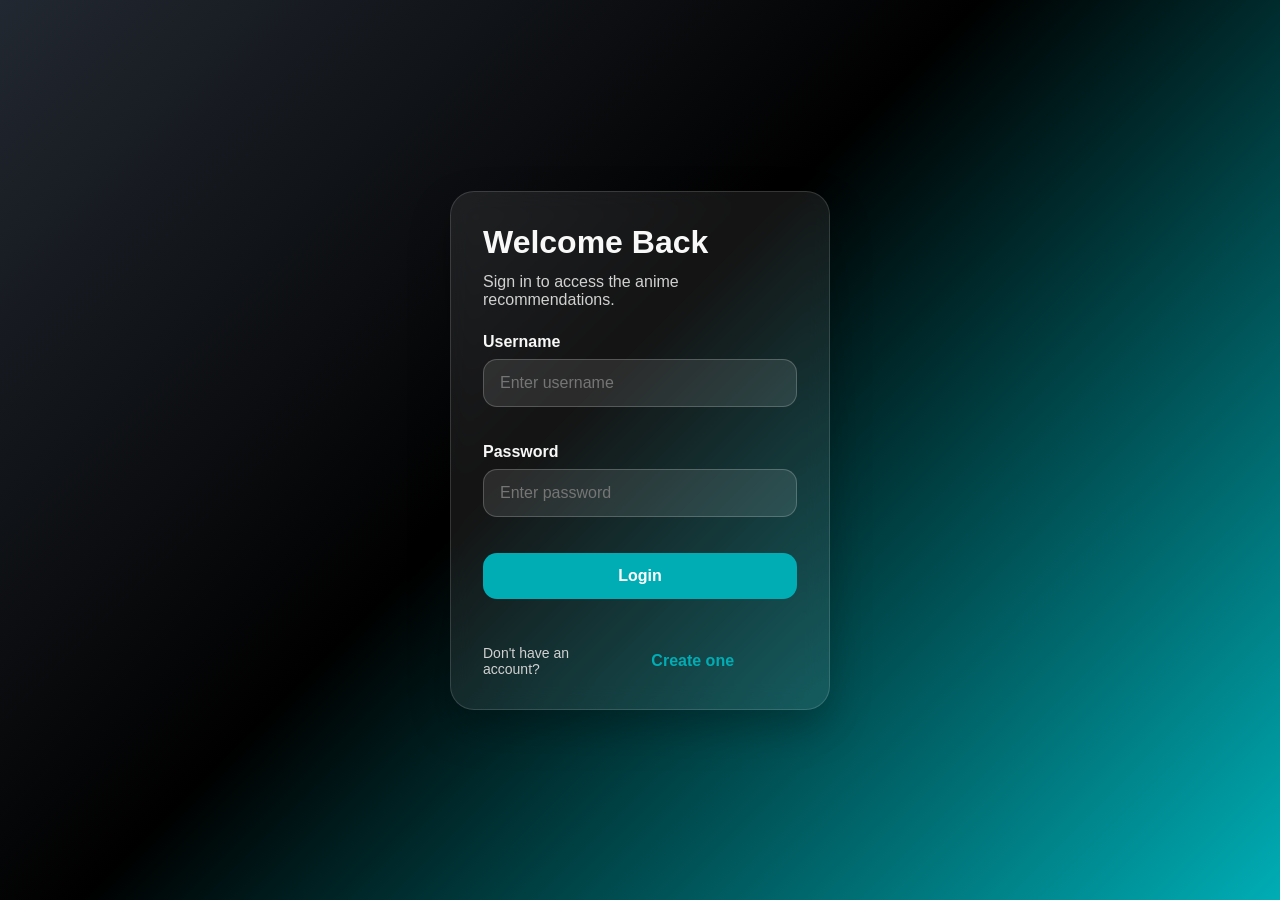
==== index.html @ 1dee2c5d "Rename login.html to index.html" ====
<!DOCTYPE html>
<html lang="en">
<head>
  <meta charset="UTF-8">
  <meta name="viewport" content="width=device-width, initial-scale=1.0">
  <title>AniRecs Login</title>
  <link rel="stylesheet" href="login.css">
</head>
<body>
  <div class="login-wrapper">
    <div class="login-card">
      <h1 id="form-title">Welcome Back</h1>
      <p id="form-description">Sign in to access the anime recommendations.</p>
      <form id="auth-form">
        <div class="form-group">
          <label for="username">Username</label>
          <input id="username" type="text" placeholder="Enter username" required>
        </div>

        <div class="form-group">
          <label for="password">Password</label>
          <input id="password" type="password" placeholder="Enter password" required>
        </div>

        <div class="form-group confirm-password-group hidden">
          <label for="confirm-password">Confirm Password</label>
          <input id="confirm-password" type="password" placeholder="Confirm password">
        </div>

        <button type="submit" id="submit-button">Login</button>
        <p id="error-message" class="error-message"></p>
      </form>
      <div class="auth-switch">
        <span id="switch-text">Don't have an account?</span>
        <button id="switch-mode" type="button">Create one</button>
      </div>
    </div>
  </div>
  <script>
    const authForm = document.getElementById('auth-form');
    const errorMessage = document.getElementById('error-message');
    const formTitle = document.getElementById('form-title');
    const formDescription = document.getElementById('form-description');
    const submitButton = document.getElementById('submit-button');
    const switchText = document.getElementById('switch-text');
    const switchModeButton = document.getElementById('switch-mode');
    const confirmPasswordGroup = document.querySelector('.confirm-password-group');

    let currentMode = 'login';
    const STORAGE_KEY = 'aniRecsAccount';

    function loadAccount() {
      const stored = localStorage.getItem(STORAGE_KEY);
      return stored ? JSON.parse(stored) : null;
    }

    function saveAccount(username, password) {
      localStorage.setItem(STORAGE_KEY, JSON.stringify({ username, password }));
    }

    function setLoggedIn() {
      localStorage.setItem('aniRecsLoggedIn', 'true');
    }

    function updateFormMode() {
      if (currentMode === 'signup') {
        formTitle.textContent = 'Create Your Account';
        formDescription.textContent = 'Set up your account to log in anytime.';
        submitButton.textContent = 'Sign Up';
        switchText.textContent = 'Already have an account?';
        switchModeButton.textContent = 'Login';
        confirmPasswordGroup.classList.remove('hidden');
      } else {
        formTitle.textContent = 'Welcome Back';
        formDescription.textContent = 'Sign in to access the anime recommendations.';
        submitButton.textContent = 'Login';
        switchText.textContent = 'Don\'t have an account?';
        switchModeButton.textContent = 'Create one';
        confirmPasswordGroup.classList.add('hidden');
      }
      errorMessage.textContent = '';
    }

    authForm.addEventListener('submit', event => {
      event.preventDefault();
      const username = document.getElementById('username').value.trim();
      const password = document.getElementById('password').value;
      const confirmPassword = document.getElementById('confirm-password').value;
      const account = loadAccount();

      if (!username || !password) {
        errorMessage.textContent = 'Please fill in both username and password.';
        return;
      }

      if (currentMode === 'signup') {
        if (password.length < 5) {
          errorMessage.textContent = 'Password must be at least 5 characters.';
          return;
        }
        if (password !== confirmPassword) {
          errorMessage.textContent = 'Passwords do not match.';
          return;
        }
        if (account && account.username !== username) {
          errorMessage.textContent = 'An account already exists. Please login.';
          return;
        }
        saveAccount(username, password);
        setLoggedIn();
        window.location.href = 'ANIME.HTML';
      } else {
        if (!account) {
          errorMessage.textContent = 'No account found. Please create one first.';
          return;
        }
        if (username === account.username && password === account.password) {
          setLoggedIn();
          window.location.href = 'ANIME.HTML';
        } else {
          errorMessage.textContent = 'Incorrect username or password. Try again.';
        }
      }
    });

    switchModeButton.addEventListener('click', () => {
      currentMode = currentMode === 'login' ? 'signup' : 'login';
      updateFormMode();
    });

    updateFormMode();
  </script>
</body>
</html>
---- login.css ----
* {
  box-sizing: border-box;
}

body {
  margin: 0;
  min-height: 100vh;
  font-family: 'Segoe UI', Tahoma, Geneva, Verdana, sans-serif;
  display: flex;
  align-items: center;
  justify-content: center;
  background: linear-gradient(135deg, #222831 0%, #000000 45%, #00adb5 100%);
  color: #f8f8f8;
}

.login-wrapper {
  width: 100%;
  max-width: 420px;
  padding: 20px;
}

.login-card {
  background: rgba(255, 255, 255, 0.08);
  border: 1px solid rgba(255, 255, 255, 0.14);
  border-radius: 24px;
  padding: 32px;
  box-shadow: 0 18px 40px rgba(0, 0, 0, 0.25);
  backdrop-filter: blur(12px);
}

.login-card h1 {
  margin: 0 0 12px;
  font-size: 2rem;
}

.login-card p {
  margin: 0 0 24px;
  color: #d1d1d1;
}

.login-card label {
  display: block;
  margin-bottom: 8px;
  font-weight: 600;
}

.login-card input {
  width: 100%;
  padding: 14px 16px;
  margin-bottom: 18px;
  border-radius: 14px;
  border: 1px solid rgba(255, 255, 255, 0.2);
  background: rgba(255, 255, 255, 0.1);
  color: #f8f8f8;
  font-size: 16px;
}


.login-card input:focus {
  outline: none;
  border-color: #00adb5;
  box-shadow: 0 0 0 4px rgba(0, 173, 181, 0.15);
}

.login-card button {
  width: 100%;
  padding: 14px 16px;
  border: none;
  border-radius: 14px;
  background: #00adb5;
  color: #ffffff;
  font-size: 16px;
  font-weight: 700;
  cursor: pointer;
  transition: transform 0.2s ease, background 0.2s ease;
}

.login-card button:hover {
  background: #008c96;
  transform: translateY(-1px);
}

.form-group {
  margin-bottom: 18px;
}

.hidden {
  display: none;
}

.auth-switch {
  margin-top: 18px;
  display: flex;
  justify-content: center;
  gap: 8px;
  color: #d1d1d1;
  font-size: 14px;
}

.auth-switch button {
  border: none;
  background: transparent;
  color: #00adb5;
  cursor: pointer;
  font-weight: 700;
  padding: 0;
}

.auth-switch button:hover {
  text-decoration: underline;
}

.error-message {
  margin-top: 10px;
  color: #ff7f7f;
  min-height: 22px;
}
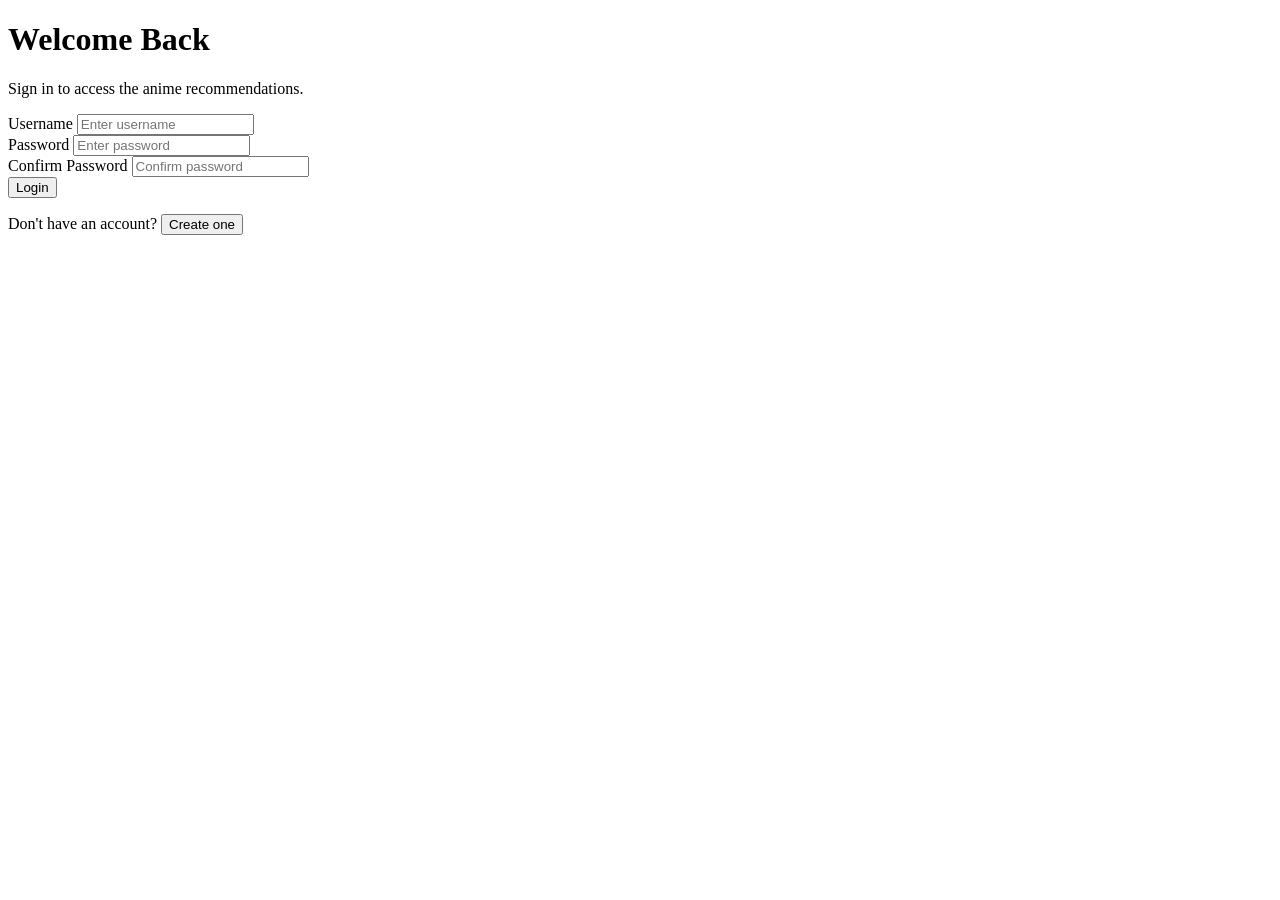
==== commit 9565f007: "Replace login.css with style.css in index.html" ====
--- a/index.html
+++ b/index.html
@@ -4,7 +4,7 @@
   <meta charset="UTF-8">
   <meta name="viewport" content="width=device-width, initial-scale=1.0">
   <title>AniRecs Login</title>
-  <link rel="stylesheet" href="login.css">
+  <link rel="stylesheet" href="style.css">
 </head>
 <body>
   <div class="login-wrapper">
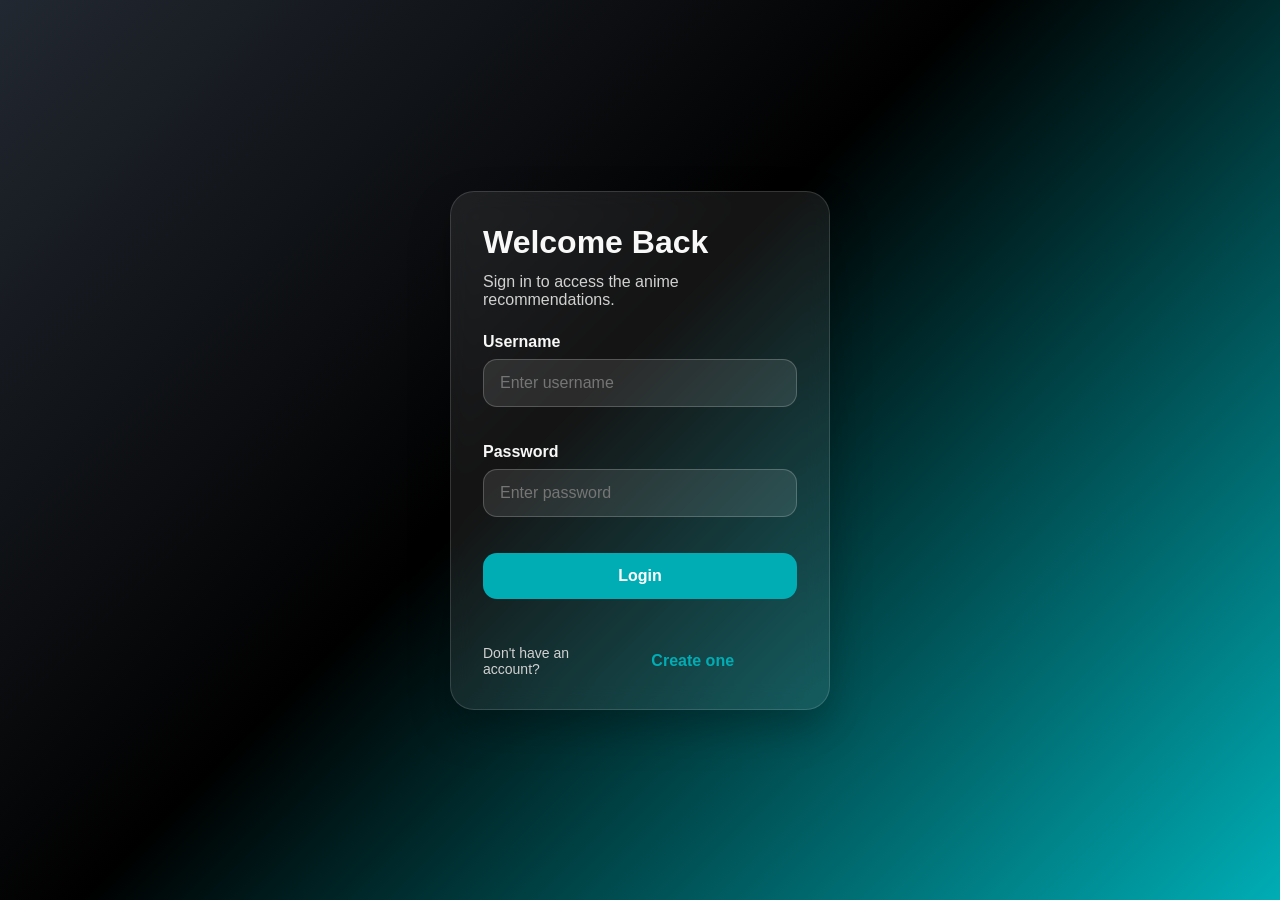
==== commit 7028851c: "Rename anime.html to index.html" ====
--- a/index.html
+++ b/index.html
@@ -3,132 +3,28 @@
 <head>
   <meta charset="UTF-8">
   <meta name="viewport" content="width=device-width, initial-scale=1.0">
-  <title>AniRecs Login</title>
-  <link rel="stylesheet" href="style.css">
+  <title>AniRecs</title>
+  <link rel="stylesheet" href="anime.css">
 </head>
 <body>
-  <div class="login-wrapper">
-    <div class="login-card">
-      <h1 id="form-title">Welcome Back</h1>
-      <p id="form-description">Sign in to access the anime recommendations.</p>
-      <form id="auth-form">
-        <div class="form-group">
-          <label for="username">Username</label>
-          <input id="username" type="text" placeholder="Enter username" required>
-        </div>
-
-        <div class="form-group">
-          <label for="password">Password</label>
-          <input id="password" type="password" placeholder="Enter password" required>
-        </div>
-
-        <div class="form-group confirm-password-group hidden">
-          <label for="confirm-password">Confirm Password</label>
-          <input id="confirm-password" type="password" placeholder="Confirm password">
-        </div>
-
-        <button type="submit" id="submit-button">Login</button>
-        <p id="error-message" class="error-message"></p>
-      </form>
-      <div class="auth-switch">
-        <span id="switch-text">Don't have an account?</span>
-        <button id="switch-mode" type="button">Create one</button>
-      </div>
+  <header>
+    <h1>AniRecs</h1>
+    <div class="header-actions">
+      <input type="text" id="search" placeholder="Search anime">
+      <button id="theme-toggle" class="theme-toggle" type="button" aria-label="Toggle dark mode">🌙</button>
     </div>
-  </div>
+    <nav aria-label="Genre navigation">
+      <div id="genre-buttons"></div>
+    </nav>
+  </header>
+  <main>
+    <div id="anime-container"></div>
+  </main>
   <script>
-    const authForm = document.getElementById('auth-form');
-    const errorMessage = document.getElementById('error-message');
-    const formTitle = document.getElementById('form-title');
-    const formDescription = document.getElementById('form-description');
-    const submitButton = document.getElementById('submit-button');
-    const switchText = document.getElementById('switch-text');
-    const switchModeButton = document.getElementById('switch-mode');
-    const confirmPasswordGroup = document.querySelector('.confirm-password-group');
-
-    let currentMode = 'login';
-    const STORAGE_KEY = 'aniRecsAccount';
-
-    function loadAccount() {
-      const stored = localStorage.getItem(STORAGE_KEY);
-      return stored ? JSON.parse(stored) : null;
+    if (localStorage.getItem('aniRecsLoggedIn') !== 'true') {
+      window.location.href = 'login.html';
     }
-
-    function saveAccount(username, password) {
-      localStorage.setItem(STORAGE_KEY, JSON.stringify({ username, password }));
-    }
-
-    function setLoggedIn() {
-      localStorage.setItem('aniRecsLoggedIn', 'true');
-    }
-
-    function updateFormMode() {
-      if (currentMode === 'signup') {
-        formTitle.textContent = 'Create Your Account';
-        formDescription.textContent = 'Set up your account to log in anytime.';
-        submitButton.textContent = 'Sign Up';
-        switchText.textContent = 'Already have an account?';
-        switchModeButton.textContent = 'Login';
-        confirmPasswordGroup.classList.remove('hidden');
-      } else {
-        formTitle.textContent = 'Welcome Back';
-        formDescription.textContent = 'Sign in to access the anime recommendations.';
-        submitButton.textContent = 'Login';
-        switchText.textContent = 'Don\'t have an account?';
-        switchModeButton.textContent = 'Create one';
-        confirmPasswordGroup.classList.add('hidden');
-      }
-      errorMessage.textContent = '';
-    }
-
-    authForm.addEventListener('submit', event => {
-      event.preventDefault();
-      const username = document.getElementById('username').value.trim();
-      const password = document.getElementById('password').value;
-      const confirmPassword = document.getElementById('confirm-password').value;
-      const account = loadAccount();
-
-      if (!username || !password) {
-        errorMessage.textContent = 'Please fill in both username and password.';
-        return;
-      }
-
-      if (currentMode === 'signup') {
-        if (password.length < 5) {
-          errorMessage.textContent = 'Password must be at least 5 characters.';
-          return;
-        }
-        if (password !== confirmPassword) {
-          errorMessage.textContent = 'Passwords do not match.';
-          return;
-        }
-        if (account && account.username !== username) {
-          errorMessage.textContent = 'An account already exists. Please login.';
-          return;
-        }
-        saveAccount(username, password);
-        setLoggedIn();
-        window.location.href = 'ANIME.HTML';
-      } else {
-        if (!account) {
-          errorMessage.textContent = 'No account found. Please create one first.';
-          return;
-        }
-        if (username === account.username && password === account.password) {
-          setLoggedIn();
-          window.location.href = 'ANIME.HTML';
-        } else {
-          errorMessage.textContent = 'Incorrect username or password. Try again.';
-        }
-      }
-    });
-
-    switchModeButton.addEventListener('click', () => {
-      currentMode = currentMode === 'login' ? 'signup' : 'login';
-      updateFormMode();
-    });
-
-    updateFormMode();
   </script>
+  <script src="script.js"></script>
 </body>
 </html>
--- a/anime.css
+++ b/anime.css
@@ -0,0 +1,222 @@
+:root {
+        --bg: #ffffff;
+        --text: #1a1a1a;
+        --header-bg: linear-gradient(135deg, #ff6b6b 0%, #f7d794 25%, #6a89cc 50%, #38ada9 75%, #e55039 100%);
+        --header-text: #ffffff;
+        --input-bg: #ffffff;
+        --input-text: #1a1a1a;
+        --input-shadow: rgba(0, 0, 0, 0.1);
+        --panel-bg: rgba(255, 255, 255, 0.12);
+        --panel-border: rgba(255, 255, 255, 0.18);
+        --button-bg: #f0f0f0;
+        --button-text: #333;
+        --button-border: #ddd;
+        --button-hover-bg: #e8e8e8;
+        --button-hover-border: #999;
+        --active-bg: linear-gradient(135deg, #667eea 0%, #764ba2 100%);
+        --card-bg: #ececec;
+        --card-border: #d4d4d4;
+        --card-shadow: rgba(0, 0, 0, 0.08);
+        --rating-bg: rgba(102, 126, 234, 0.9);
+        --rating-text: #ffffff;
+      }
+      @keyframes headerGradient {
+        0% {
+          background-position: 0% 50%;
+        }
+        50% {
+          background-position: 100% 50%;
+        }
+        100% {
+          background-position: 0% 50%;
+        }
+      }
+      [data-theme="dark"] {
+        --bg: #11131a;
+        --text: #f1f3f8;
+        --header-bg: linear-gradient(135deg, #0f172a 0%, #1e293b 35%, #334155 70%, #0f172a 100%);
+        --header-text: #f8f8ff;
+        --input-bg: #1f2433;
+        --input-text: #f8f8ff;
+        --input-shadow: rgba(0, 0, 0, 0.4);
+        --panel-bg: rgba(255, 255, 255, 0.08);
+        --panel-border: rgba(255, 255, 255, 0.08);
+        --button-bg: #2a3145;
+        --button-text: #f8f8ff;
+        --button-border: #3a435c;
+        --button-hover-bg: #353f5b;
+        --button-hover-border: #5a6a9a;
+        --active-bg: linear-gradient(135deg, #4b6cc1 0%, #5b4995 100%);
+        --card-bg: #2e3239;
+        --card-border: #464d57;
+        --card-shadow: rgba(0, 0, 0, 0.35);
+        --rating-bg: rgba(80, 180, 120, 0.95);
+        --rating-text: #ffffff;
+      }
+      body {
+        margin: 0;
+        font-family: 'Segoe UI', Tahoma, Geneva, Verdana, sans-serif;
+        background: var(--bg);
+        color: var(--text);
+        transition: background 0.3s ease, color 0.3s ease;
+      }
+      header {
+        position: relative;
+        padding: 30px 20px;
+        text-align: center;
+        background: var(--header-bg);
+        background-size: 400% 400%;
+        animation: headerGradient 12s ease infinite;
+        box-shadow: 0 4px 18px rgba(0, 0, 0, 0.16);
+        border-bottom: 4px solid rgba(255, 255, 255, 0.12);
+      }
+      header h1 {
+        margin: 0 0 15px 0;
+        color: var(--header-text);
+        font-size: 2.6em;
+        letter-spacing: 2px;
+        text-shadow: 0 2px 10px rgba(0, 0, 0, 0.18);
+      }
+      .header-actions {
+        display: flex;
+        justify-content: center;
+        align-items: center;
+        gap: 12px;
+        flex-wrap: wrap;
+        padding: 8px 0 0;
+      }
+      header input {
+        padding: 13px 18px;
+        width: min(100%, 520px);
+        max-width: 520px;
+        border-radius: 999px;
+        border: 2px solid rgba(255, 255, 255, 0.28);
+        margin-top: 10px;
+        font-size: 16px;
+        box-shadow: 0 8px 22px var(--input-shadow);
+        background: linear-gradient(180deg, var(--input-bg), rgba(255, 255, 255, 0.96));
+        color: var(--input-text);
+        transition: box-shadow 0.3s ease, transform 0.2s ease, border-color 0.3s ease, background 0.3s ease;
+      }
+      header input::placeholder {
+        color: rgba(26, 26, 26, 0.55);
+      }
+      [data-theme="dark"] header input::placeholder {
+        color: rgba(248, 248, 255, 0.65);
+      }
+      header input:focus {
+        outline: none;
+        transform: translateY(-1px);
+        border-color: rgba(102, 126, 234, 0.75);
+        box-shadow: 0 0 0 4px rgba(102, 126, 234, 0.18), 0 8px 20px rgba(102, 126, 234, 0.24);
+      }
+      .theme-toggle {
+        position: absolute;
+        top: 20px;
+        right: 20px;
+        width: 46px;
+        height: 46px;
+        padding: 0;
+        border-radius: 50%;
+        border: 2px solid rgba(255, 255, 255, 0.25);
+        background: rgba(255, 255, 255, 0.12);
+        color: var(--header-text);
+        cursor: pointer;
+        font-size: 1.25rem;
+        display: inline-flex;
+        align-items: center;
+        justify-content: center;
+        transition: background 0.3s, transform 0.2s;
+      }
+      .theme-toggle:hover {
+        transform: translateY(-1px);
+        background: rgba(255, 255, 255, 0.18);
+      }
+      header nav {
+        margin-top: 20px;
+        width: 100%;
+      }
+      #genre-buttons {
+        display: flex;
+        justify-content: center;
+        flex-wrap: wrap;
+        gap: 12px;
+        padding: 12px 10px;
+        background: var(--panel-bg);
+        border-radius: 999px;
+        border: 1px solid var(--panel-border);
+        box-shadow: inset 0 1px 0 rgba(255, 255, 255, 0.2);
+      }
+      .genre-button {
+        background: var(--button-bg);
+        color: var(--button-text);
+        border: 2px solid var(--button-border);
+        padding: 10px 18px;
+        border-radius: 25px;
+        cursor: pointer;
+        transition: all 0.3s;
+        font-weight: 500;
+      }
+      .genre-button:hover {
+        background: var(--button-hover-bg);
+        border-color: var(--button-hover-border);
+      }
+      .genre-button.active {
+        background: var(--active-bg);
+        color: white;
+        border-color: transparent;
+      }
+      #anime-container {
+        display: grid;
+        grid-template-columns: repeat(auto-fit, minmax(200px, 1fr));
+        gap: 25px;
+        padding: 30px;
+      }
+      @keyframes cardFadeIn {
+        from {
+          opacity: 0;
+          transform: translateY(10px) scale(0.98);
+        }
+        to {
+          opacity: 1;
+          transform: translateY(0) scale(1);
+        }
+      }
+      .anime-card {
+        background: var(--card-bg);
+        border-radius: 12px;
+        overflow: hidden;
+        transition: all 0.3s;
+        box-shadow: 0 2px 8px var(--card-shadow);
+        border: 1px solid var(--card-border);
+        position: relative;
+        animation: cardFadeIn 0.22s ease both;
+      }
+      .anime-card:hover {
+        transform: translateY(-8px) scale(1.01);
+        box-shadow: 0 12px 24px rgba(102, 126, 234, 0.2);
+      }
+      .anime-card img {
+        width: 100%;
+        height: 280px;
+        object-fit: cover;
+      }
+      .anime-card h3 {
+        padding: 15px;
+        margin: 0;
+        color: var(--text);
+        font-size: 16px;
+        line-height: 1.4;
+      }
+      .anime-card .rating {
+        position: absolute;
+        top: 10px;
+        right: 10px;
+        background: var(--rating-bg);
+        color: var(--rating-text);
+        padding: 4px 8px;
+        border-radius: 12px;
+        font-size: 14px;
+        font-weight: bold;
+        box-shadow: 0 2px 4px rgba(0, 0, 0, 0.2);
+      }
